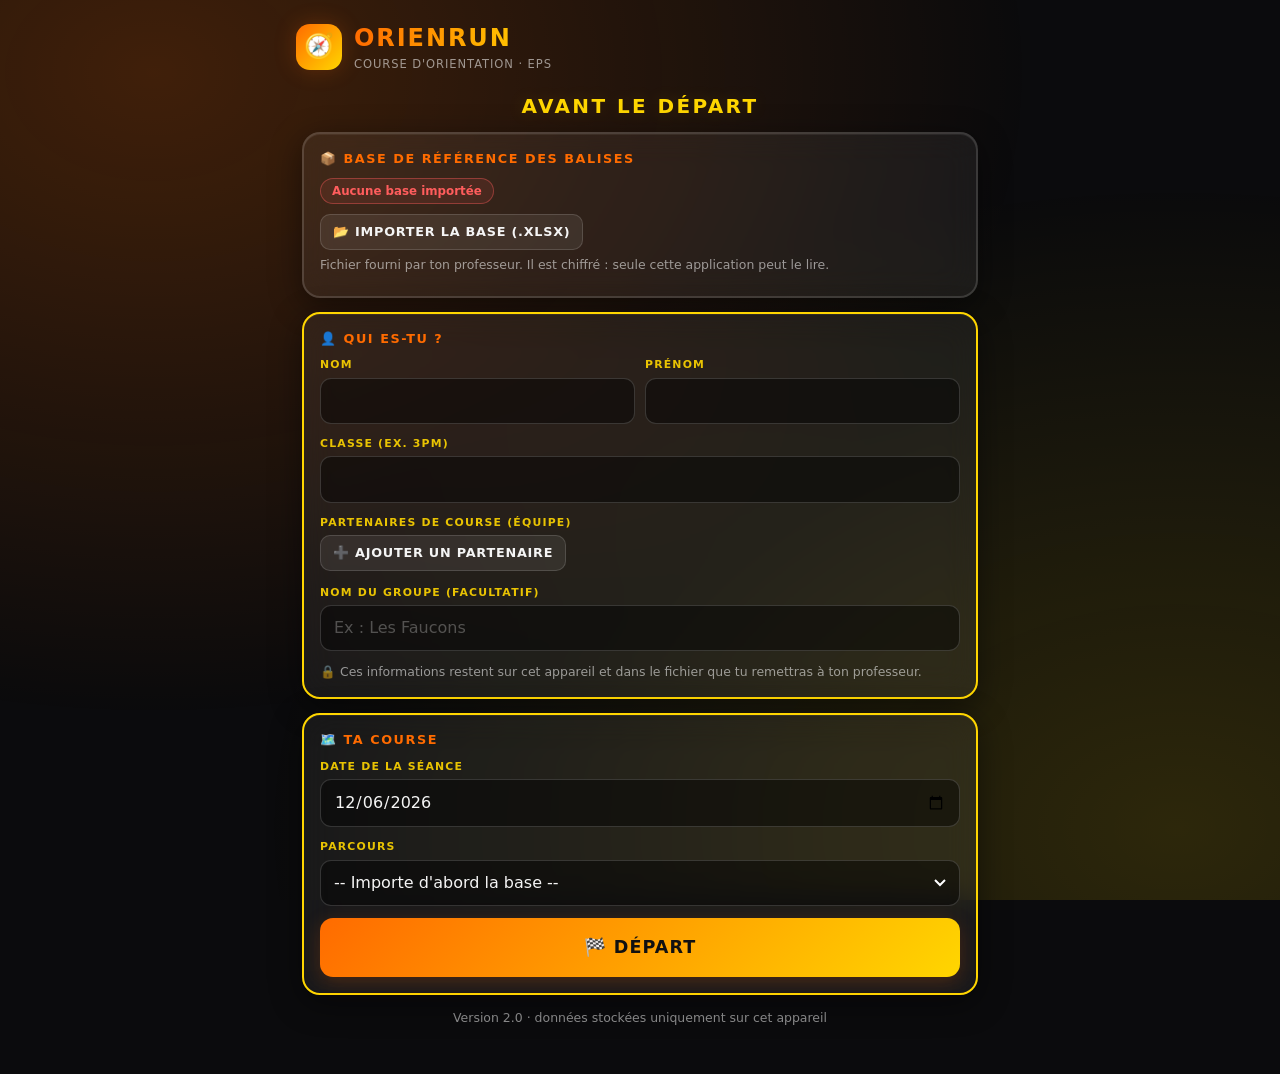
==== index.html @ f3f995fe "Add files via upload" ====
<!DOCTYPE html>
<html lang="fr">
<head>
<meta charset="utf-8">
<meta name="viewport" content="width=device-width,initial-scale=1,viewport-fit=cover">
<title>OrienRun – Course d'orientation</title>
<meta name="theme-color" content="#0b0b0d">
<link rel="manifest" href="manifest.webmanifest">
<link rel="icon" href="icons/icon-192.png">
<link rel="apple-touch-icon" href="icons/icon-192.png">
<link rel="stylesheet" href="lib/leaflet/leaflet.css">
<link rel="stylesheet" href="css/base.css">
<link rel="stylesheet" href="css/app.css">
</head>
<body>
<div class="wrap">
  <div class="top"><div class="logo">🧭</div><div><div class="brand">OrienRun</div><div class="sub">Course d'orientation · EPS</div></div></div>

  <!-- ===================== ACCUEIL ===================== -->
  <section id="s-home">
    <h2 class="title">Avant le départ</h2>

    <div class="card flat" id="baseCard">
      <h3>📦 Base de référence des balises</h3>
      <div id="baseState" class="note"></div>
      <div class="row nogrow" style="margin-top:10px">
        <label class="btn sec sm" for="fileBase">📂 Importer la base (.xlsx)</label>
        <input type="file" id="fileBase" accept=".xlsx" hidden>
      </div>
      <div class="note" style="margin-top:6px">Fichier fourni par ton professeur. Il est chiffré : seule cette application peut le lire.</div>
      <div class="err" id="baseErr"></div>
    </div>

    <div class="card">
      <h3>👤 Qui es-tu ?</h3>
      <div class="col2 stack">
        <div class="field"><label for="fNom">Nom</label><input id="fNom" autocomplete="family-name" autocapitalize="characters"></div>
        <div class="field"><label for="fPrenom">Prénom</label><input id="fPrenom" autocomplete="given-name"></div>
      </div>
      <div class="field"><label for="fClasse">Classe (ex. 3PM)</label><input id="fClasse" autocomplete="off"></div>

      <div class="lbl" style="margin-top:4px">Partenaires de course (équipe)</div>
      <div id="partners"></div>
      <button type="button" class="btn sec sm" id="addPartner">➕ Ajouter un partenaire</button>

      <div class="field" style="margin-top:14px"><label for="fGroupe">Nom du groupe (facultatif)</label><input id="fGroupe" autocomplete="off" placeholder="Ex : Les Faucons"></div>
      <div class="note">🔒 Ces informations restent sur cet appareil et dans le fichier que tu remettras à ton professeur.</div>
    </div>

    <div class="card">
      <h3>🗺️ Ta course</h3>
      <div class="field"><label for="fDate">Date de la séance</label><input type="date" id="fDate"></div>
      <div class="field"><label for="fParcours">Parcours</label><select id="fParcours"><option value="">-- Importe d'abord la base --</option></select></div>
      <div class="err" id="homeErr"></div>
      <button class="btn big block" id="btnDepart">🏁 Départ</button>
    </div>
    <p class="note" style="text-align:center">Version <span id="ver"></span> · données stockées uniquement sur cet appareil</p>
  </section>

  <!-- ===================== COURSE ===================== -->
  <section id="s-course" hidden>
    <h2 class="title">Course en cours</h2>
    <div class="card">
      <div class="row" style="margin-bottom:10px">
        <div><div class="lbl">🗺️ Parcours</div><div id="cParcours" style="font-weight:800"></div></div>
        <div style="text-align:right"><div class="lbl">⏱ Temps</div><div class="clock" id="cClock">00:00:00</div></div>
      </div>
      <div class="pbadge"><span class="chip" id="cGps"><i class="dot"></i> GPS…</span><span class="chip" id="cScore"></span></div>

      <div class="hero" id="cHero">
        <div class="lbl">Balise à trouver</div>
        <div class="big" id="cRang">1/1</div>
        <div class="id" id="cIdent"></div>
      </div>
      <div class="dots" id="cDots"></div>

      <div id="cBanner"></div>

      <div id="cActions">
        <div class="lbl" style="text-align:center;margin-bottom:8px" id="cActTitle">Entrer le code</div>
        <div class="row">
          <button class="btn big" id="btnCode">⌨️ Entrer le code</button>
          <button class="btn big" id="btnScan">📷 Scanner le code</button>
        </div>
        <div class="cons">selon les consignes du professeur pour la séance</div>
        <button class="btn dng block" id="btnSkip" style="margin-top:12px" hidden>⏭ Passer à la balise suivante (non validée)</button>
      </div>
      <div id="cNext" hidden><button class="btn block big" id="btnNext">Balise suivante ➜</button></div>
    </div>
    <button class="btn sec block" id="btnFinish" style="margin:0 10px;width:calc(100% - 20px)">🏁 Terminer la course (retour à l'arrivée)</button>
  </section>

  <!-- ===================== BILAN ===================== -->
  <section id="s-bilan" hidden>
    <h2 class="title">Bilan de course</h2>
    <div class="card">
      <div class="hero"><div class="lbl">Taux de réussite</div><div class="big" id="bTaux">0%</div>
        <div class="note" id="bTauxD"></div></div>
      <table class="sum" id="bSum"></table>
    </div>
    <div class="card flat"><h3>🚩 Résultat balise par balise</h3><div class="tw"><table id="bTable"></table></div></div>
    <div class="card flat"><h3>🗺️ Ton parcours</h3><div class="map" id="bMap"></div>
      <div class="note" style="margin-top:8px">Trait orange : ta trace GPS · ligne pointillée : parcours de référence · pastilles vertes/rouges : balises validées / non validées.</div></div>
    <div style="margin:0 10px"><button class="btn block big" id="btnExport">💾 Sauvegarder et exporter (fichier à transmettre ensuite au professeur)</button>
      <button class="btn sec block" id="btnNew" style="margin-top:10px">🔄 Nouvelle course</button></div>
  </section>
</div>

<div id="toast" class="toast"></div>
<div id="ov"></div>

<script src="config.js"></script>
<script src="lib/xlsx.full.min.js"></script>
<script src="lib/jsQR.js"></script>
<script src="lib/leaflet/leaflet.js"></script>
<script src="js/orun-core.js"></script>
<script src="js/scanner.js"></script>
<script src="js/app.js"></script>
</body>
</html>
---- lib/leaflet/leaflet.css ----
/* required styles */

.leaflet-pane,
.leaflet-tile,
.leaflet-marker-icon,
.leaflet-marker-shadow,
.leaflet-tile-container,
.leaflet-pane > svg,
.leaflet-pane > canvas,
.leaflet-zoom-box,
.leaflet-image-layer,
.leaflet-layer {
	position: absolute;
	left: 0;
	top: 0;
	}
.leaflet-container {
	overflow: hidden;
	}
.leaflet-tile,
.leaflet-marker-icon,
.leaflet-marker-shadow {
	-webkit-user-select: none;
	   -moz-user-select: none;
	        user-select: none;
	  -webkit-user-drag: none;
	}
/* Prevents IE11 from highlighting tiles in blue */
.leaflet-tile::selection {
	background: transparent;
}
/* Safari renders non-retina tile on retina better with this, but Chrome is worse */
.leaflet-safari .leaflet-tile {
	image-rendering: -webkit-optimize-contrast;
	}
/* hack that prevents hw layers "stretching" when loading new tiles */
.leaflet-safari .leaflet-tile-container {
	width: 1600px;
	height: 1600px;
	-webkit-transform-origin: 0 0;
	}
.leaflet-marker-icon,
.leaflet-marker-shadow {
	display: block;
	}
/* .leaflet-container svg: reset svg max-width decleration shipped in Joomla! (joomla.org) 3.x */
/* .leaflet-container img: map is broken in FF if you have max-width: 100% on tiles */
.leaflet-container .leaflet-overlay-pane svg {
	max-width: none !important;
	max-height: none !important;
	}
.leaflet-container .leaflet-marker-pane img,
.leaflet-container .leaflet-shadow-pane img,
.leaflet-container .leaflet-tile-pane img,
.leaflet-container img.leaflet-image-layer,
.leaflet-container .leaflet-tile {
	max-width: none !important;
	max-height: none !important;
	width: auto;
	padding: 0;
	}

.leaflet-container img.leaflet-tile {
	/* See: https://bugs.chromium.org/p/chromium/issues/detail?id=600120 */
	mix-blend-mode: plus-lighter;
}

.leaflet-container.leaflet-touch-zoom {
	-ms-touch-action: pan-x pan-y;
	touch-action: pan-x pan-y;
	}
.leaflet-container.leaflet-touch-drag {
	-ms-touch-action: pinch-zoom;
	/* Fallback for FF which doesn't support pinch-zoom */
	touch-action: none;
	touch-action: pinch-zoom;
}
.leaflet-container.leaflet-touch-drag.leaflet-touch-zoom {
	-ms-touch-action: none;
	touch-action: none;
}
.leaflet-container {
	-webkit-tap-highlight-color: transparent;
}
.leaflet-container a {
	-webkit-tap-highlight-color: rgba(51, 181, 229, 0.4);
}
.leaflet-tile {
	filter: inherit;
	visibility: hidden;
	}
.leaflet-tile-loaded {
	visibility: inherit;
	}
.leaflet-zoom-box {
	width: 0;
	height: 0;
	-moz-box-sizing: border-box;
	     box-sizing: border-box;
	z-index: 800;
	}
/* workaround for https://bugzilla.mozilla.org/show_bug.cgi?id=888319 */
.leaflet-overlay-pane svg {
	-moz-user-select: none;
	}

.leaflet-pane         { z-index: 400; }

.leaflet-tile-pane    { z-index: 200; }
.leaflet-overlay-pane { z-index: 400; }
.leaflet-shadow-pane  { z-index: 500; }
.leaflet-marker-pane  { z-index: 600; }
.leaflet-tooltip-pane   { z-index: 650; }
.leaflet-popup-pane   { z-index: 700; }

.leaflet-map-pane canvas { z-index: 100; }
.leaflet-map-pane svg    { z-index: 200; }

.leaflet-vml-shape {
	width: 1px;
	height: 1px;
	}
.lvml {
	behavior: url(#default#VML);
	display: inline-block;
	position: absolute;
	}


/* control positioning */

.leaflet-control {
	position: relative;
	z-index: 800;
	pointer-events: visiblePainted; /* IE 9-10 doesn't have auto */
	pointer-events: auto;
	}
.leaflet-top,
.leaflet-bottom {
	position: absolute;
	z-index: 1000;
	pointer-events: none;
	}
.leaflet-top {
	top: 0;
	}
.leaflet-right {
	right: 0;
	}
.leaflet-bottom {
	bottom: 0;
	}
.leaflet-left {
	left: 0;
	}
.leaflet-control {
	float: left;
	clear: both;
	}
.leaflet-right .leaflet-control {
	float: right;
	}
.leaflet-top .leaflet-control {
	margin-top: 10px;
	}
.leaflet-bottom .leaflet-control {
	margin-bottom: 10px;
	}
.leaflet-left .leaflet-control {
	margin-left: 10px;
	}
.leaflet-right .leaflet-control {
	margin-right: 10px;
	}


/* zoom and fade animations */

.leaflet-fade-anim .leaflet-popup {
	opacity: 0;
	-webkit-transition: opacity 0.2s linear;
	   -moz-transition: opacity 0.2s linear;
	        transition: opacity 0.2s linear;
	}
.leaflet-fade-anim .leaflet-map-pane .leaflet-popup {
	opacity: 1;
	}
.leaflet-zoom-animated {
	-webkit-transform-origin: 0 0;
	    -ms-transform-origin: 0 0;
	        transform-origin: 0 0;
	}
svg.leaflet-zoom-animated {
	will-change: transform;
}

.leaflet-zoom-anim .leaflet-zoom-animated {
	-webkit-transition: -webkit-transform 0.25s cubic-bezier(0,0,0.25,1);
	   -moz-transition:    -moz-transform 0.25s cubic-bezier(0,0,0.25,1);
	        transition:         transform 0.25s cubic-bezier(0,0,0.25,1);
	}
.leaflet-zoom-anim .leaflet-tile,
.leaflet-pan-anim .leaflet-tile {
	-webkit-transition: none;
	   -moz-transition: none;
	        transition: none;
	}

.leaflet-zoom-anim .leaflet-zoom-hide {
	visibility: hidden;
	}


/* cursors */

.leaflet-interactive {
	cursor: pointer;
	}
.leaflet-grab {
	cursor: -webkit-grab;
	cursor:    -moz-grab;
	cursor:         grab;
	}
.leaflet-crosshair,
.leaflet-crosshair .leaflet-interactive {
	cursor: crosshair;
	}
.leaflet-popup-pane,
.leaflet-control {
	cursor: auto;
	}
.leaflet-dragging .leaflet-grab,
.leaflet-dragging .leaflet-grab .leaflet-interactive,
.leaflet-dragging .leaflet-marker-draggable {
	cursor: move;
	cursor: -webkit-grabbing;
	cursor:    -moz-grabbing;
	cursor:         grabbing;
	}

/* marker & overlays interactivity */
.leaflet-marker-icon,
.leaflet-marker-shadow,
.leaflet-image-layer,
.leaflet-pane > svg path,
.leaflet-tile-container {
	pointer-events: none;
	}

.leaflet-marker-icon.leaflet-interactive,
.leaflet-image-layer.leaflet-interactive,
.leaflet-pane > svg path.leaflet-interactive,
svg.leaflet-image-layer.leaflet-interactive path {
	pointer-events: visiblePainted; /* IE 9-10 doesn't have auto */
	pointer-events: auto;
	}

/* visual tweaks */

.leaflet-container {
	background: #ddd;
	outline-offset: 1px;
	}
.leaflet-container a {
	color: #0078A8;
	}
.leaflet-zoom-box {
	border: 2px dotted #38f;
	background: rgba(255,255,255,0.5);
	}


/* general typography */
.leaflet-container {
	font-family: "Helvetica Neue", Arial, Helvetica, sans-serif;
	font-size: 12px;
	font-size: 0.75rem;
	line-height: 1.5;
	}


/* general toolbar styles */

.leaflet-bar {
	box-shadow: 0 1px 5px rgba(0,0,0,0.65);
	border-radius: 4px;
	}
.leaflet-bar a {
	background-color: #fff;
	border-bottom: 1px solid #ccc;
	width: 26px;
	height: 26px;
	line-height: 26px;
	display: block;
	text-align: center;
	text-decoration: none;
	color: black;
	}
.leaflet-bar a,
.leaflet-control-layers-toggle {
	background-position: 50% 50%;
	background-repeat: no-repeat;
	display: block;
	}
.leaflet-bar a:hover,
.leaflet-bar a:focus {
	background-color: #f4f4f4;
	}
.leaflet-bar a:first-child {
	border-top-left-radius: 4px;
	border-top-right-radius: 4px;
	}
.leaflet-bar a:last-child {
	border-bottom-left-radius: 4px;
	border-bottom-right-radius: 4px;
	border-bottom: none;
	}
.leaflet-bar a.leaflet-disabled {
	cursor: default;
	background-color: #f4f4f4;
	color: #bbb;
	}

.leaflet-touch .leaflet-bar a {
	width: 30px;
	height: 30px;
	line-height: 30px;
	}
.leaflet-touch .leaflet-bar a:first-child {
	border-top-left-radius: 2px;
	border-top-right-radius: 2px;
	}
.leaflet-touch .leaflet-bar a:last-child {
	border-bottom-left-radius: 2px;
	border-bottom-right-radius: 2px;
	}

/* zoom control */

.leaflet-control-zoom-in,
.leaflet-control-zoom-out {
	font: bold 18px 'Lucida Console', Monaco, monospace;
	text-indent: 1px;
	}

.leaflet-touch .leaflet-control-zoom-in, .leaflet-touch .leaflet-control-zoom-out  {
	font-size: 22px;
	}


/* layers control */

.leaflet-control-layers {
	box-shadow: 0 1px 5px rgba(0,0,0,0.4);
	background: #fff;
	border-radius: 5px;
	}
.leaflet-control-layers-toggle {
	background-image: url(images/layers.png);
	width: 36px;
	height: 36px;
	}
.leaflet-retina .leaflet-control-layers-toggle {
	background-image: url(images/layers-2x.png);
	background-size: 26px 26px;
	}
.leaflet-touch .leaflet-control-layers-toggle {
	width: 44px;
	height: 44px;
	}
.leaflet-control-layers .leaflet-control-layers-list,
.leaflet-control-layers-expanded .leaflet-control-layers-toggle {
	display: none;
	}
.leaflet-control-layers-expanded .leaflet-control-layers-list {
	display: block;
	position: relative;
	}
.leaflet-control-layers-expanded {
	padding: 6px 10px 6px 6px;
	color: #333;
	background: #fff;
	}
.leaflet-control-layers-scrollbar {
	overflow-y: scroll;
	overflow-x: hidden;
	padding-right: 5px;
	}
.leaflet-control-layers-selector {
	margin-top: 2px;
	position: relative;
	top: 1px;
	}
.leaflet-control-layers label {
	display: block;
	font-size: 13px;
	font-size: 1.08333em;
	}
.leaflet-control-layers-separator {
	height: 0;
	border-top: 1px solid #ddd;
	margin: 5px -10px 5px -6px;
	}

/* Default icon URLs */
.leaflet-default-icon-path { /* used only in path-guessing heuristic, see L.Icon.Default */
	background-image: url(images/marker-icon.png);
	}


/* attribution and scale controls */

.leaflet-container .leaflet-control-attribution {
	background: #fff;
	background: rgba(255, 255, 255, 0.8);
	margin: 0;
	}
.leaflet-control-attribution,
.leaflet-control-scale-line {
	padding: 0 5px;
	color: #333;
	line-height: 1.4;
	}
.leaflet-control-attribution a {
	text-decoration: none;
	}
.leaflet-control-attribution a:hover,
.leaflet-control-attribution a:focus {
	text-decoration: underline;
	}
.leaflet-attribution-flag {
	display: inline !important;
	vertical-align: baseline !important;
	width: 1em;
	height: 0.6669em;
	}
.leaflet-left .leaflet-control-scale {
	margin-left: 5px;
	}
.leaflet-bottom .leaflet-control-scale {
	margin-bottom: 5px;
	}
.leaflet-control-scale-line {
	border: 2px solid #777;
	border-top: none;
	line-height: 1.1;
	padding: 2px 5px 1px;
	white-space: nowrap;
	-moz-box-sizing: border-box;
	     box-sizing: border-box;
	background: rgba(255, 255, 255, 0.8);
	text-shadow: 1px 1px #fff;
	}
.leaflet-control-scale-line:not(:first-child) {
	border-top: 2px solid #777;
	border-bottom: none;
	margin-top: -2px;
	}
.leaflet-control-scale-line:not(:first-child):not(:last-child) {
	border-bottom: 2px solid #777;
	}

.leaflet-touch .leaflet-control-attribution,
.leaflet-touch .leaflet-control-layers,
.leaflet-touch .leaflet-bar {
	box-shadow: none;
	}
.leaflet-touch .leaflet-control-layers,
.leaflet-touch .leaflet-bar {
	border: 2px solid rgba(0,0,0,0.2);
	background-clip: padding-box;
	}


/* popup */

.leaflet-popup {
	position: absolute;
	text-align: center;
	margin-bottom: 20px;
	}
.leaflet-popup-content-wrapper {
	padding: 1px;
	text-align: left;
	border-radius: 12px;
	}
.leaflet-popup-content {
	margin: 13px 24px 13px 20px;
	line-height: 1.3;
	font-size: 13px;
	font-size: 1.08333em;
	min-height: 1px;
	}
.leaflet-popup-content p {
	margin: 17px 0;
	margin: 1.3em 0;
	}
.leaflet-popup-tip-container {
	width: 40px;
	height: 20px;
	position: absolute;
	left: 50%;
	margin-top: -1px;
	margin-left: -20px;
	overflow: hidden;
	pointer-events: none;
	}
.leaflet-popup-tip {
	width: 17px;
	height: 17px;
	padding: 1px;

	margin: -10px auto 0;
	pointer-events: auto;

	-webkit-transform: rotate(45deg);
	   -moz-transform: rotate(45deg);
	    -ms-transform: rotate(45deg);
	        transform: rotate(45deg);
	}
.leaflet-popup-content-wrapper,
.leaflet-popup-tip {
	background: white;
	color: #333;
	box-shadow: 0 3px 14px rgba(0,0,0,0.4);
	}
.leaflet-container a.leaflet-popup-close-button {
	position: absolute;
	top: 0;
	right: 0;
	border: none;
	text-align: center;
	width: 24px;
	height: 24px;
	font: 16px/24px Tahoma, Verdana, sans-serif;
	color: #757575;
	text-decoration: none;
	background: transparent;
	}
.leaflet-container a.leaflet-popup-close-button:hover,
.leaflet-container a.leaflet-popup-close-button:focus {
	color: #585858;
	}
.leaflet-popup-scrolled {
	overflow: auto;
	}

.leaflet-oldie .leaflet-popup-content-wrapper {
	-ms-zoom: 1;
	}
.leaflet-oldie .leaflet-popup-tip {
	width: 24px;
	margin: 0 auto;

	-ms-filter: "progid:DXImageTransform.Microsoft.Matrix(M11=0.70710678, M12=0.70710678, M21=-0.70710678, M22=0.70710678)";
	filter: progid:DXImageTransform.Microsoft.Matrix(M11=0.70710678, M12=0.70710678, M21=-0.70710678, M22=0.70710678);
	}

.leaflet-oldie .leaflet-control-zoom,
.leaflet-oldie .leaflet-control-layers,
.leaflet-oldie .leaflet-popup-content-wrapper,
.leaflet-oldie .leaflet-popup-tip {
	border: 1px solid #999;
	}


/* div icon */

.leaflet-div-icon {
	background: #fff;
	border: 1px solid #666;
	}


/* Tooltip */
/* Base styles for the element that has a tooltip */
.leaflet-tooltip {
	position: absolute;
	padding: 6px;
	background-color: #fff;
	border: 1px solid #fff;
	border-radius: 3px;
	color: #222;
	white-space: nowrap;
	-webkit-user-select: none;
	-moz-user-select: none;
	-ms-user-select: none;
	user-select: none;
	pointer-events: none;
	box-shadow: 0 1px 3px rgba(0,0,0,0.4);
	}
.leaflet-tooltip.leaflet-interactive {
	cursor: pointer;
	pointer-events: auto;
	}
.leaflet-tooltip-top:before,
.leaflet-tooltip-bottom:before,
.leaflet-tooltip-left:before,
.leaflet-tooltip-right:before {
	position: absolute;
	pointer-events: none;
	border: 6px solid transparent;
	background: transparent;
	content: "";
	}

/* Directions */

.leaflet-tooltip-bottom {
	margin-top: 6px;
}
.leaflet-tooltip-top {
	margin-top: -6px;
}
.leaflet-tooltip-bottom:before,
.leaflet-tooltip-top:before {
	left: 50%;
	margin-left: -6px;
	}
.leaflet-tooltip-top:before {
	bottom: 0;
	margin-bottom: -12px;
	border-top-color: #fff;
	}
.leaflet-tooltip-bottom:before {
	top: 0;
	margin-top: -12px;
	margin-left: -6px;
	border-bottom-color: #fff;
	}
.leaflet-tooltip-left {
	margin-left: -6px;
}
.leaflet-tooltip-right {
	margin-left: 6px;
}
.leaflet-tooltip-left:before,
.leaflet-tooltip-right:before {
	top: 50%;
	margin-top: -6px;
	}
.leaflet-tooltip-left:before {
	right: 0;
	margin-right: -12px;
	border-left-color: #fff;
	}
.leaflet-tooltip-right:before {
	left: 0;
	margin-left: -12px;
	border-right-color: #fff;
	}

/* Printing */

@media print {
	/* Prevent printers from removing background-images of controls. */
	.leaflet-control {
		-webkit-print-color-adjust: exact;
		print-color-adjust: exact;
		}
	}
---- css/base.css ----
/* base.css – composants communs OrienRun (glassmorphism). Les couleurs viennent du thème de chaque appli. */
:root{--bg:#0b0b0d;--tx:#f5f5f5;--mut:rgba(255,255,255,.55);--ok:#22e58b;--ko:#ff5d5d;--wa:#ffb020;
  --glass:rgba(255,255,255,.06);--bd:rgba(255,255,255,.14);--c1:#FF6B00;--c2:#FFD600;--g1:rgba(255,107,0,.22);--g2:rgba(255,214,0,.14)}
*{box-sizing:border-box;margin:0;padding:0;-webkit-tap-highlight-color:transparent}
html{-webkit-text-size-adjust:100%}
body{font-family:system-ui,-apple-system,'Segoe UI',Roboto,sans-serif;background:var(--bg);color:var(--tx);min-height:100vh;min-height:100dvh;line-height:1.4}
body::before{content:'';position:fixed;inset:0;z-index:-1;pointer-events:none;
  background:radial-gradient(ellipse at 12% 8%,var(--g1),transparent 55%),radial-gradient(ellipse at 92% 92%,var(--g2),transparent 55%)}
[hidden]{display:none!important}
.wrap{max-width:720px;margin:0 auto;padding:14px 12px 48px}
.top{display:flex;align-items:center;gap:12px;padding:8px 4px 14px}
.logo{width:46px;height:46px;border-radius:14px;flex-shrink:0;display:flex;align-items:center;justify-content:center;font-size:24px;
  background:linear-gradient(135deg,var(--c1),var(--c2));box-shadow:0 0 22px var(--g1)}
.brand{font-weight:900;font-size:1.5rem;letter-spacing:.08em;text-transform:uppercase;
  background:linear-gradient(90deg,var(--c1),var(--c2));-webkit-background-clip:text;background-clip:text;-webkit-text-fill-color:transparent}
.sub{font-size:.72rem;color:var(--mut);letter-spacing:.08em;text-transform:uppercase}
h2.title{font-weight:900;font-size:1.25rem;letter-spacing:.12em;text-transform:uppercase;color:var(--c2);text-align:center;margin:6px 0 12px;text-shadow:0 0 18px var(--g2)}
.card{margin:0 10px 14px;background:var(--glass);backdrop-filter:blur(16px);-webkit-backdrop-filter:blur(16px);
  border:2px solid var(--c2);border-radius:18px;padding:16px;box-shadow:0 8px 32px rgba(0,0,0,.45),inset 0 1px 0 rgba(255,255,255,.06)}
.card.flat{border-color:var(--bd)}
.card h3{font-size:.8rem;letter-spacing:.12em;text-transform:uppercase;color:var(--c1);margin-bottom:10px}
.field{margin-bottom:12px}
.field>label,.lbl{display:block;font-size:.68rem;font-weight:700;letter-spacing:.11em;text-transform:uppercase;color:var(--c2);margin-bottom:5px;opacity:.9}
input,select,textarea{width:100%;background:rgba(0,0,0,.45);border:1.5px solid rgba(255,255,255,.16);border-radius:11px;padding:11px 13px;
  font:inherit;font-size:1rem;color:var(--tx);outline:none;transition:border-color .15s}
input:focus,select:focus,textarea:focus{border-color:var(--c2)}
select{-webkit-appearance:none;appearance:none;background-image:url("data:image/svg+xml,%3Csvg xmlns='http://www.w3.org/2000/svg' width='12' height='8'%3E%3Cpath d='M1 1l5 5 5-5' stroke='%23ffffff' stroke-width='2' fill='none'/%3E%3C/svg%3E");background-repeat:no-repeat;background-position:right 13px center;padding-right:34px}
select option{background:#1a1a1d;color:#fff}
input::placeholder{color:rgba(255,255,255,.28)}
.row{display:flex;gap:10px;align-items:center;flex-wrap:wrap}
.row>*{flex:1 1 0}
.row.nogrow>*{flex:0 0 auto}
.col2{display:grid;grid-template-columns:1fr 1fr;gap:10px}
@media(max-width:460px){.col2.stack{grid-template-columns:1fr}}
.btn{display:inline-flex;align-items:center;justify-content:center;gap:8px;border:0;border-radius:13px;padding:13px 18px;cursor:pointer;
  font:inherit;font-weight:900;font-size:1rem;letter-spacing:.06em;text-transform:uppercase;color:#111;
  background:linear-gradient(135deg,var(--c1),var(--c2));box-shadow:0 5px 20px var(--g1);transition:transform .12s,opacity .2s}
.btn:active{transform:scale(.97)}
.btn:disabled{opacity:.4;pointer-events:none}
.btn.block{width:100%}
.btn.sec{background:rgba(255,255,255,.08);color:var(--tx);border:1.5px solid var(--bd);box-shadow:none}
.btn.dng{background:rgba(255,93,93,.13);color:#ff9d9d;border:1.5px solid rgba(255,93,93,.4);box-shadow:none}
.btn.sm{padding:8px 12px;font-size:.8rem;border-radius:10px}
.btn.big{padding:17px 18px;font-size:1.1rem}
.ou{text-align:center;font-weight:800;letter-spacing:.2em;text-transform:uppercase;color:var(--mut);font-size:.78rem;margin:10px 0}
.note{font-size:.78rem;color:var(--mut)}
.chip{display:inline-flex;align-items:center;gap:6px;padding:4px 11px;border-radius:99px;font-size:.74rem;font-weight:700;background:rgba(255,255,255,.07);border:1px solid var(--bd)}
.chip.ok{color:var(--ok);border-color:rgba(34,229,139,.4);background:rgba(34,229,139,.1)}
.chip.ko{color:var(--ko);border-color:rgba(255,93,93,.4);background:rgba(255,93,93,.1)}
.chip.wa{color:var(--wa);border-color:rgba(255,176,32,.4);background:rgba(255,176,32,.1)}
.err{color:var(--ko);font-weight:700;font-size:.85rem;margin-top:6px}
.dot{width:9px;height:9px;border-radius:50%;background:#666;display:inline-block;flex-shrink:0}
.dot.ok{background:var(--ok);box-shadow:0 0 6px var(--ok)}.dot.wa{background:var(--wa);box-shadow:0 0 6px var(--wa)}.dot.ko{background:var(--ko)}
table{width:100%;border-collapse:collapse;font-size:.82rem}
th{padding:8px 7px;font-size:.62rem;letter-spacing:.1em;text-transform:uppercase;color:var(--c1);text-align:left;border-bottom:1.5px solid var(--bd);white-space:nowrap}
td{padding:8px 7px;border-bottom:1px solid rgba(255,255,255,.06);vertical-align:top}
.tw{overflow-x:auto;-webkit-overflow-scrolling:touch}
.overlay{position:fixed;inset:0;z-index:1000;background:rgba(0,0,0,.82);display:flex;align-items:center;justify-content:center;padding:14px;overflow:auto}
.modal{width:100%;max-width:440px;max-height:calc(100dvh - 28px);overflow:auto;background:#141416;border:2px solid var(--c2);border-radius:20px;padding:18px;box-shadow:0 0 50px var(--g1)}
.modal.wide{max-width:900px}
.modal h3{font-weight:900;letter-spacing:.1em;text-transform:uppercase;color:var(--c2);font-size:1.05rem;margin-bottom:12px}
.toast{position:fixed;left:50%;top:14px;transform:translate(-50%,-90px);z-index:2000;background:#1d1d20;border:1.5px solid var(--bd);border-radius:99px;padding:10px 18px;font-weight:700;font-size:.88rem;transition:transform .3s cubic-bezier(.34,1.56,.64,1);max-width:92vw;text-align:center}
.toast.show{transform:translate(-50%,0)}
.leaflet-container{background:#222;font:inherit}
.map{width:100%;height:300px;border-radius:12px;overflow:hidden;border:1px solid var(--bd)}
---- css/app.css ----
/* Thème élève : orange / jaune sur fond noir (course d'orientation) – les composants communs sont dans base.css */
.pbadge{display:flex;gap:8px;flex-wrap:wrap;margin-bottom:12px}
.hero{text-align:center;padding:14px 8px;margin-bottom:12px;border-radius:14px;border:1px solid rgba(255,107,0,.3);background:linear-gradient(135deg,rgba(255,107,0,.15),rgba(255,214,0,.08))}
.hero .lbl{opacity:.6}
.hero .big{font-weight:900;font-size:3rem;line-height:1;letter-spacing:.04em;background:linear-gradient(135deg,var(--c1),var(--c2));-webkit-background-clip:text;background-clip:text;-webkit-text-fill-color:transparent}
.hero .id{font-weight:800;font-size:1.15rem;margin-top:4px;word-break:break-word}
.clock{font-weight:900;font-size:1.6rem;color:var(--c2);letter-spacing:.05em;font-variant-numeric:tabular-nums;text-shadow:0 0 14px var(--g2)}
.dots{display:flex;gap:5px;flex-wrap:wrap;justify-content:center;margin:2px 0 12px}
.dots i{width:15px;height:15px;border-radius:50%;background:rgba(255,255,255,.1);border:1px solid rgba(255,255,255,.18)}
.dots i.valide{background:var(--ok);border-color:transparent}
.dots i.erreur_code,.dots i.erreur_position,.dots i.erreur_gps{background:var(--ko);border-color:transparent}
.dots i.non_pointee{background:#777;border-color:transparent}
.dots i.cur{border:2px solid var(--c2);box-shadow:0 0 9px var(--c2);animation:pulse 1s infinite alternate}
@keyframes pulse{to{transform:scale(1.3)}}
.cons{font-size:.78rem;text-align:center;color:var(--mut);margin:8px 0 2px}
.banner{border-radius:14px;padding:13px 14px;margin:0 0 12px;font-weight:700;border:2px solid;animation:pop .25s}
@keyframes pop{from{transform:scale(.96);opacity:0}}
.banner.ok{background:rgba(34,229,139,.12);border-color:var(--ok);color:#9dffd0}
.banner.ko{background:rgba(255,93,93,.12);border-color:var(--ko);color:#ffb0b0}
.banner .t{font-size:1.05rem;font-weight:900;margin-bottom:2px}
.banner .d{font-weight:500;font-size:.88rem;opacity:.92}
/* clavier du code */
#codeDisp{display:flex;gap:9px;justify-content:center;margin:6px 0 14px}
#codeDisp div{width:54px;height:66px;border-radius:12px;display:flex;align-items:center;justify-content:center;font-weight:900;font-size:2.2rem;color:var(--c2);
  background:rgba(0,0,0,.5);border:2px solid rgba(255,255,255,.16)}
#codeDisp div.on{border-color:var(--c2);box-shadow:0 0 12px var(--g2)}
#codeDisp div.f{border-color:rgba(255,107,0,.55);background:rgba(255,107,0,.08)}
.keys{display:grid;grid-template-columns:repeat(3,1fr);gap:9px;margin-bottom:12px}
.keys button{padding:15px 0;border-radius:12px;font:inherit;font-weight:900;font-size:1.5rem;color:#fff;background:rgba(255,255,255,.08);border:1.5px solid var(--bd);cursor:pointer;user-select:none}
.keys button:active{background:rgba(255,214,0,.2);transform:scale(.95)}
.keys .del{font-size:1.1rem;color:#ff9d9d}
/* scanner */
#scanOv{position:fixed;inset:0;z-index:3000;background:#000;display:flex;flex-direction:column}
#scanOv video{flex:1;min-height:0;width:100%;object-fit:cover}
.scanHud{position:absolute;inset:0;display:flex;flex-direction:column;align-items:center;justify-content:space-between;padding:max(16px,env(safe-area-inset-top)) 16px max(16px,env(safe-area-inset-bottom));pointer-events:none}
.scanHud>*{pointer-events:auto}
.scanTitle{font-weight:900;letter-spacing:.12em;text-transform:uppercase;color:var(--c2);background:rgba(0,0,0,.6);padding:8px 18px;border-radius:99px}
.scanFrame{width:68vw;height:68vw;max-width:300px;max-height:300px;border-radius:18px;pointer-events:none;
  border:3px solid var(--c2);box-shadow:0 0 0 100vmax rgba(0,0,0,.5),0 0 20px var(--g2)}
.scanDiag{font-size:.72rem;color:#fff;background:rgba(0,0,0,.65);padding:6px 12px;border-radius:12px;text-align:center;max-width:92vw}
.scanBtns{display:flex;gap:10px;width:100%;max-width:420px}
.scanBtns>*{flex:1}
.sum td:first-child{color:var(--mut);width:48%}
.sum td{border-bottom:1px solid rgba(255,255,255,.07)}
.st{font-weight:800}
.st.valide{color:var(--ok)}.st.erreur_code,.st.erreur_position,.st.erreur_gps{color:var(--ko)}.st.non_pointee{color:var(--mut)}
.partner{display:grid;grid-template-columns:1fr 1fr 70px 38px;gap:6px;margin-bottom:6px}
@media(max-width:460px){.partner{grid-template-columns:1fr 1fr 38px}.partner .cl{display:none}}
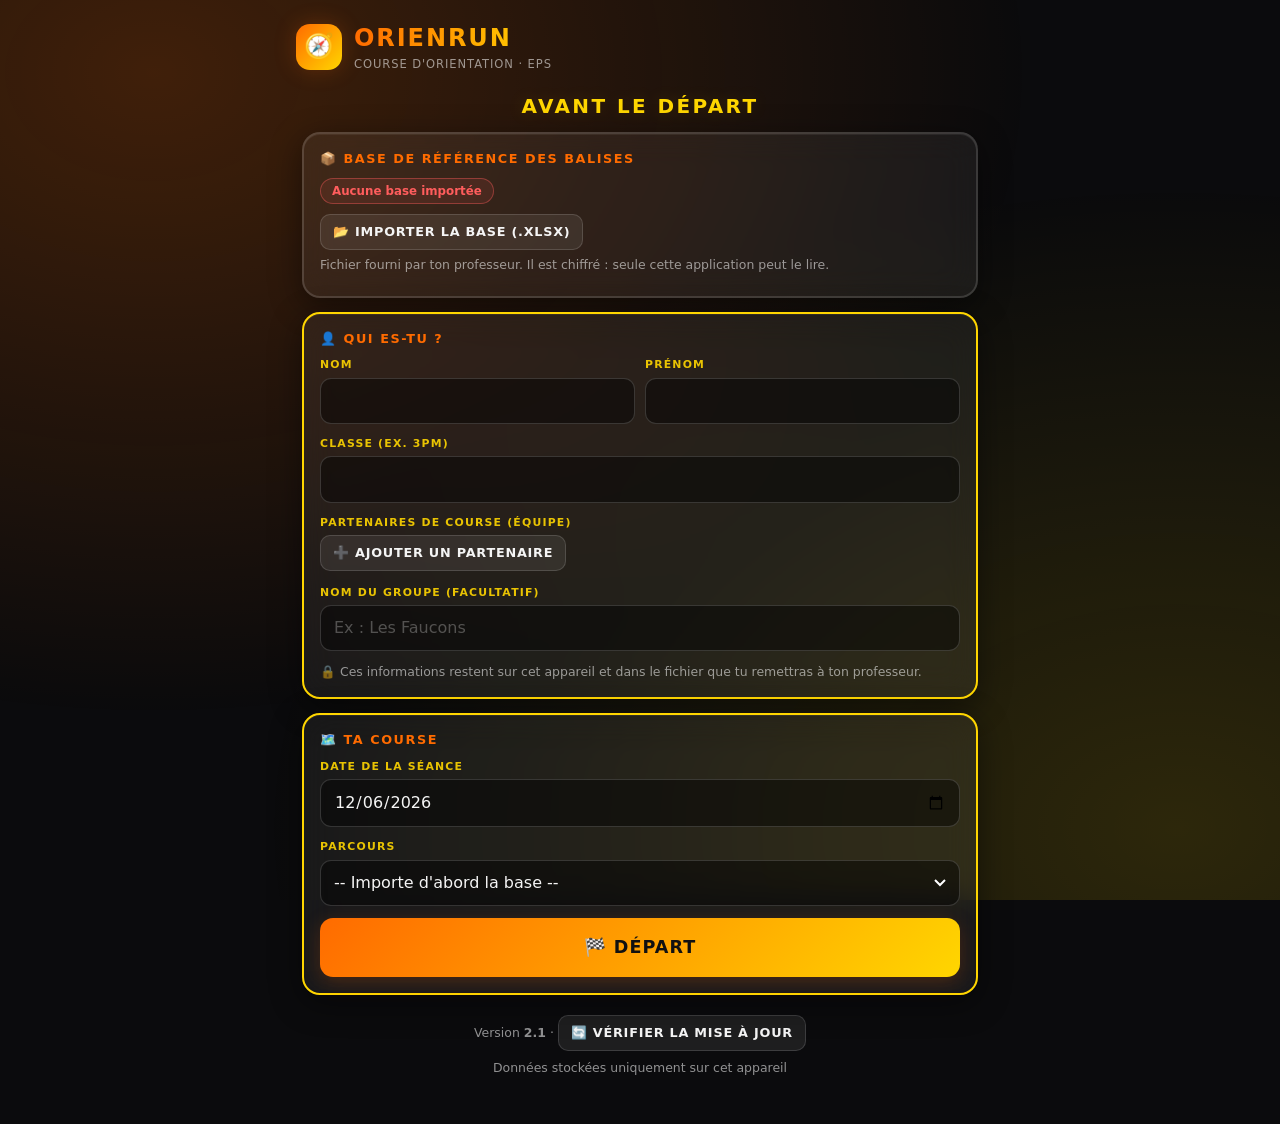
==== commit 5828388e: "Add files via upload" ====
--- a/index.html
+++ b/index.html
@@ -54,7 +54,7 @@
       <div class="err" id="homeErr"></div>
       <button class="btn big block" id="btnDepart">🏁 Départ</button>
     </div>
-    <p class="note" style="text-align:center">Version <span id="ver"></span> · données stockées uniquement sur cet appareil</p>
+    <div class="note" style="text-align:center;padding:6px 10px 0"><div id="verBox"></div><div style="margin-top:8px">Données stockées uniquement sur cet appareil</div></div>
   </section>
 
   <!-- ===================== COURSE ===================== -->
@@ -114,6 +114,7 @@
 <script src="lib/jsQR.js"></script>
 <script src="lib/leaflet/leaflet.js"></script>
 <script src="js/orun-core.js"></script>
+<script src="js/update.js"></script>
 <script src="js/scanner.js"></script>
 <script src="js/app.js"></script>
 </body>
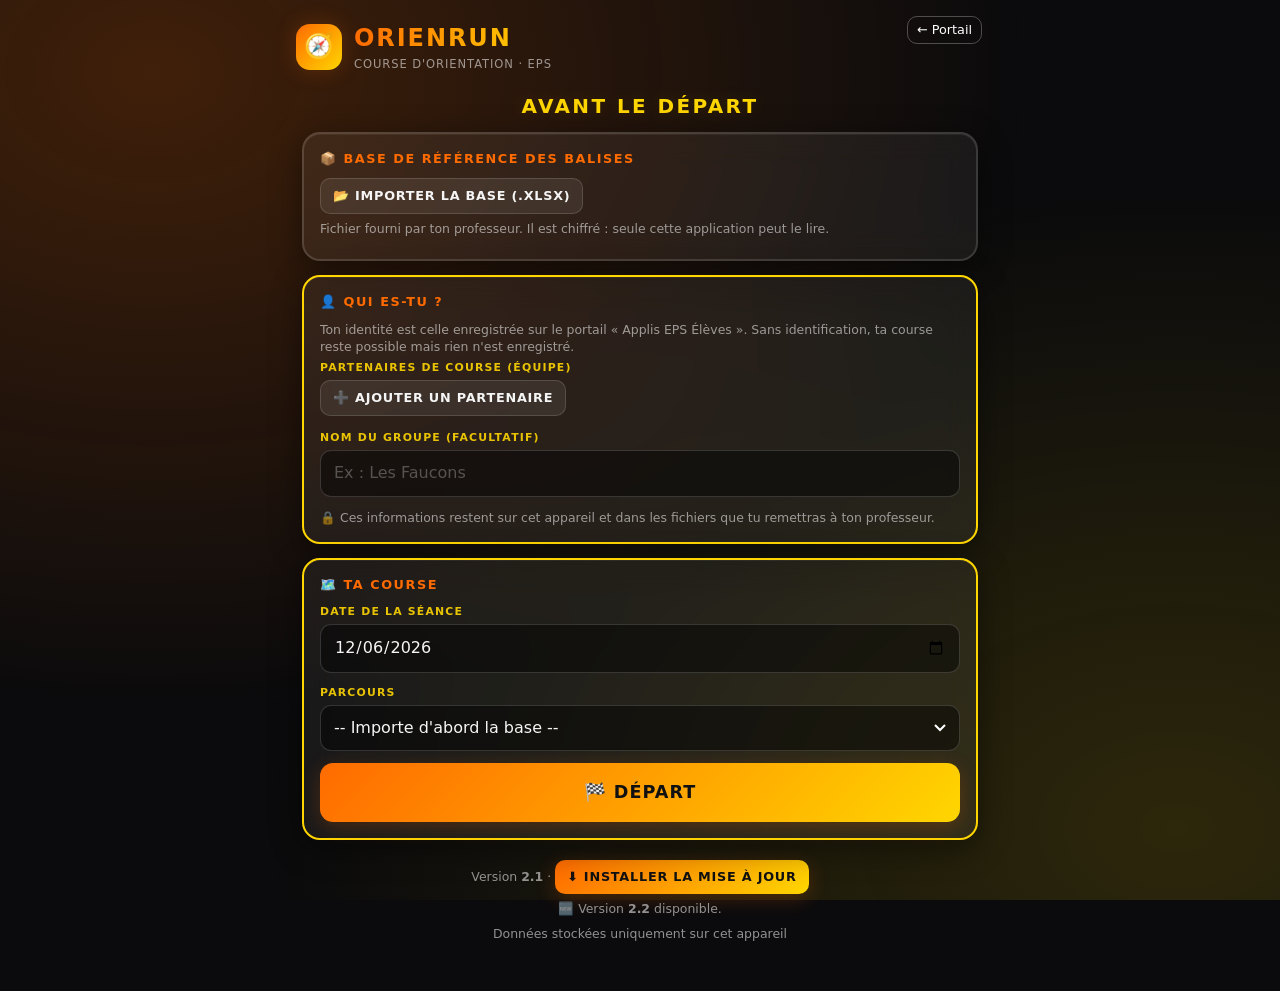
==== commit eaf54549: "Add files via upload" ====
--- a/index.html
+++ b/index.html
@@ -14,7 +14,7 @@
 </head>
 <body>
 <div class="wrap">
-  <div class="top"><div class="logo">🧭</div><div><div class="brand">OrienRun</div><div class="sub">Course d'orientation · EPS</div></div></div>
+  <div class="top" style="position:relative"><a href="https://vinztoc.github.io/Applis_EPS_Eleves/" style="position:absolute;right:6px;top:2px;color:#fff;font-size:.8rem;text-decoration:none;border:1px solid #fff4;border-radius:10px;padding:4px 9px">← Portail</a><div class="logo">🧭</div><div><div class="brand">OrienRun</div><div class="sub">Course d'orientation · EPS</div></div></div>
 
   <!-- ===================== ACCUEIL ===================== -->
   <section id="s-home">
@@ -33,18 +33,15 @@
 
     <div class="card">
       <h3>👤 Qui es-tu ?</h3>
-      <div class="col2 stack">
-        <div class="field"><label for="fNom">Nom</label><input id="fNom" autocomplete="family-name" autocapitalize="characters"></div>
-        <div class="field"><label for="fPrenom">Prénom</label><input id="fPrenom" autocomplete="given-name"></div>
-      </div>
-      <div class="field"><label for="fClasse">Classe (ex. 3PM)</label><input id="fClasse" autocomplete="off"></div>
+      <div id="eleveCard" class="note" style="font-size:.95rem"></div>
+      <div class="note" style="margin-top:6px">Ton identité est celle enregistrée sur le portail « Applis EPS Élèves ». Sans identification, ta course reste possible mais rien n'est enregistré.</div>
 
       <div class="lbl" style="margin-top:4px">Partenaires de course (équipe)</div>
       <div id="partners"></div>
       <button type="button" class="btn sec sm" id="addPartner">➕ Ajouter un partenaire</button>
 
       <div class="field" style="margin-top:14px"><label for="fGroupe">Nom du groupe (facultatif)</label><input id="fGroupe" autocomplete="off" placeholder="Ex : Les Faucons"></div>
-      <div class="note">🔒 Ces informations restent sur cet appareil et dans le fichier que tu remettras à ton professeur.</div>
+      <div class="note">🔒 Ces informations restent sur cet appareil et dans les fichiers que tu remettras à ton professeur.</div>
     </div>
 
     <div class="card">
@@ -101,6 +98,9 @@
     <div class="card flat"><h3>🚩 Résultat balise par balise</h3><div class="tw"><table id="bTable"></table></div></div>
     <div class="card flat"><h3>🗺️ Ton parcours</h3><div class="map" id="bMap"></div>
       <div class="note" style="margin-top:8px">Trait orange : ta trace GPS · ligne pointillée : parcours de référence · pastilles vertes/rouges : balises validées / non validées.</div></div>
+    <div class="card flat"><h3>💾 Mes Applis EPS</h3><div class="note" id="epsStatut"></div>
+      <button class="btn block" id="btnExportEps" style="margin-top:10px">📥 Exporter mes résultats (.xlsx Applis EPS)</button>
+      <button class="btn dng block" id="btnEffacer" style="margin-top:10px">🗑 Effacer mes données OrienRun</button></div>
     <div style="margin:0 10px"><button class="btn block big" id="btnExport">💾 Sauvegarder et exporter (fichier à transmettre ensuite au professeur)</button>
       <button class="btn sec block" id="btnNew" style="margin-top:10px">🔄 Nouvelle course</button></div>
   </section>
@@ -110,6 +110,8 @@
 <div id="ov"></div>
 
 <script src="config.js"></script>
+<script src="js/eps-core.js"></script>
+<script src="js/eleve-core.js"></script>
 <script src="lib/xlsx.full.min.js"></script>
 <script src="lib/jsQR.js"></script>
 <script src="lib/leaflet/leaflet.js"></script>
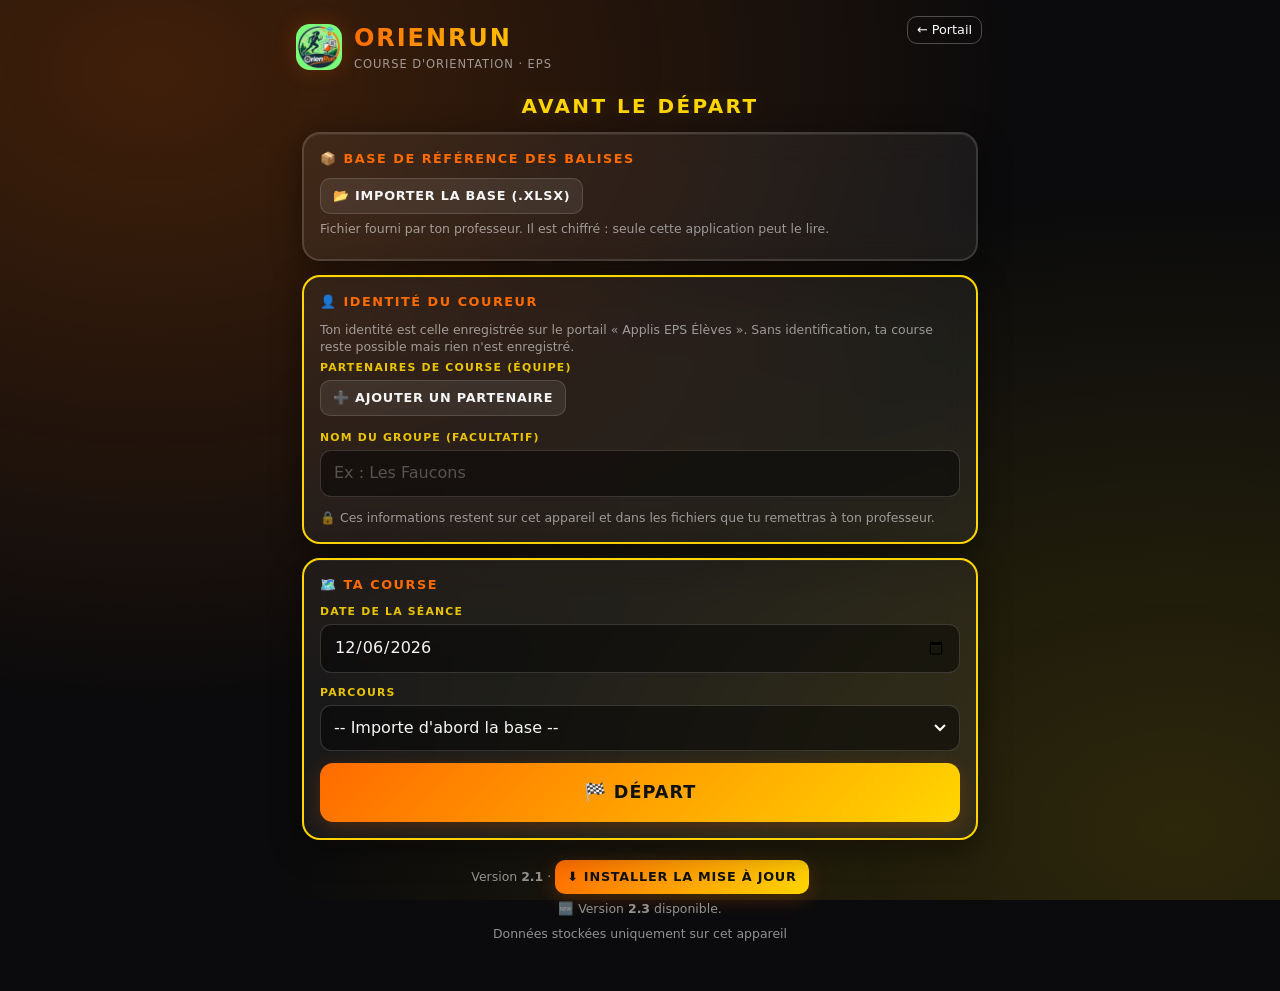
==== commit c50c3842: "Add files via upload" ====
--- a/index.html
+++ b/index.html
@@ -4,7 +4,7 @@
 <meta charset="utf-8">
 <meta name="viewport" content="width=device-width,initial-scale=1,viewport-fit=cover">
 <title>OrienRun – Course d'orientation</title>
-<meta name="theme-color" content="#0b0b0d">
+<meta name="theme-color" content="#06140f">
 <link rel="manifest" href="manifest.webmanifest">
 <link rel="icon" href="icons/icon-192.png">
 <link rel="apple-touch-icon" href="icons/icon-192.png">
@@ -14,7 +14,7 @@
 </head>
 <body>
 <div class="wrap">
-  <div class="top" style="position:relative"><a href="https://vinztoc.github.io/Applis_EPS_Eleves/" style="position:absolute;right:6px;top:2px;color:#fff;font-size:.8rem;text-decoration:none;border:1px solid #fff4;border-radius:10px;padding:4px 9px">← Portail</a><div class="logo">🧭</div><div><div class="brand">OrienRun</div><div class="sub">Course d'orientation · EPS</div></div></div>
+  <div class="top" style="position:relative"><a href="https://vinztoc.github.io/Applis_EPS_Eleves/" style="position:absolute;right:6px;top:2px;color:#fff;font-size:.8rem;text-decoration:none;border:1px solid #fff4;border-radius:10px;padding:4px 9px">← Portail</a><img class="logo" src="icons/icon-192.png" alt="Logo OrienRun"><div><div class="brand">OrienRun</div><div class="sub">Course d'orientation · EPS</div></div></div>
 
   <!-- ===================== ACCUEIL ===================== -->
   <section id="s-home">
@@ -32,8 +32,8 @@
     </div>
 
     <div class="card">
-      <h3>👤 Qui es-tu ?</h3>
-      <div id="eleveCard" class="note" style="font-size:.95rem"></div>
+      <h3>👤 Identité du coureur</h3>
+      <div id="eleveCard" class="eleveCard"></div>
       <div class="note" style="margin-top:6px">Ton identité est celle enregistrée sur le portail « Applis EPS Élèves ». Sans identification, ta course reste possible mais rien n'est enregistré.</div>
 
       <div class="lbl" style="margin-top:4px">Partenaires de course (équipe)</div>
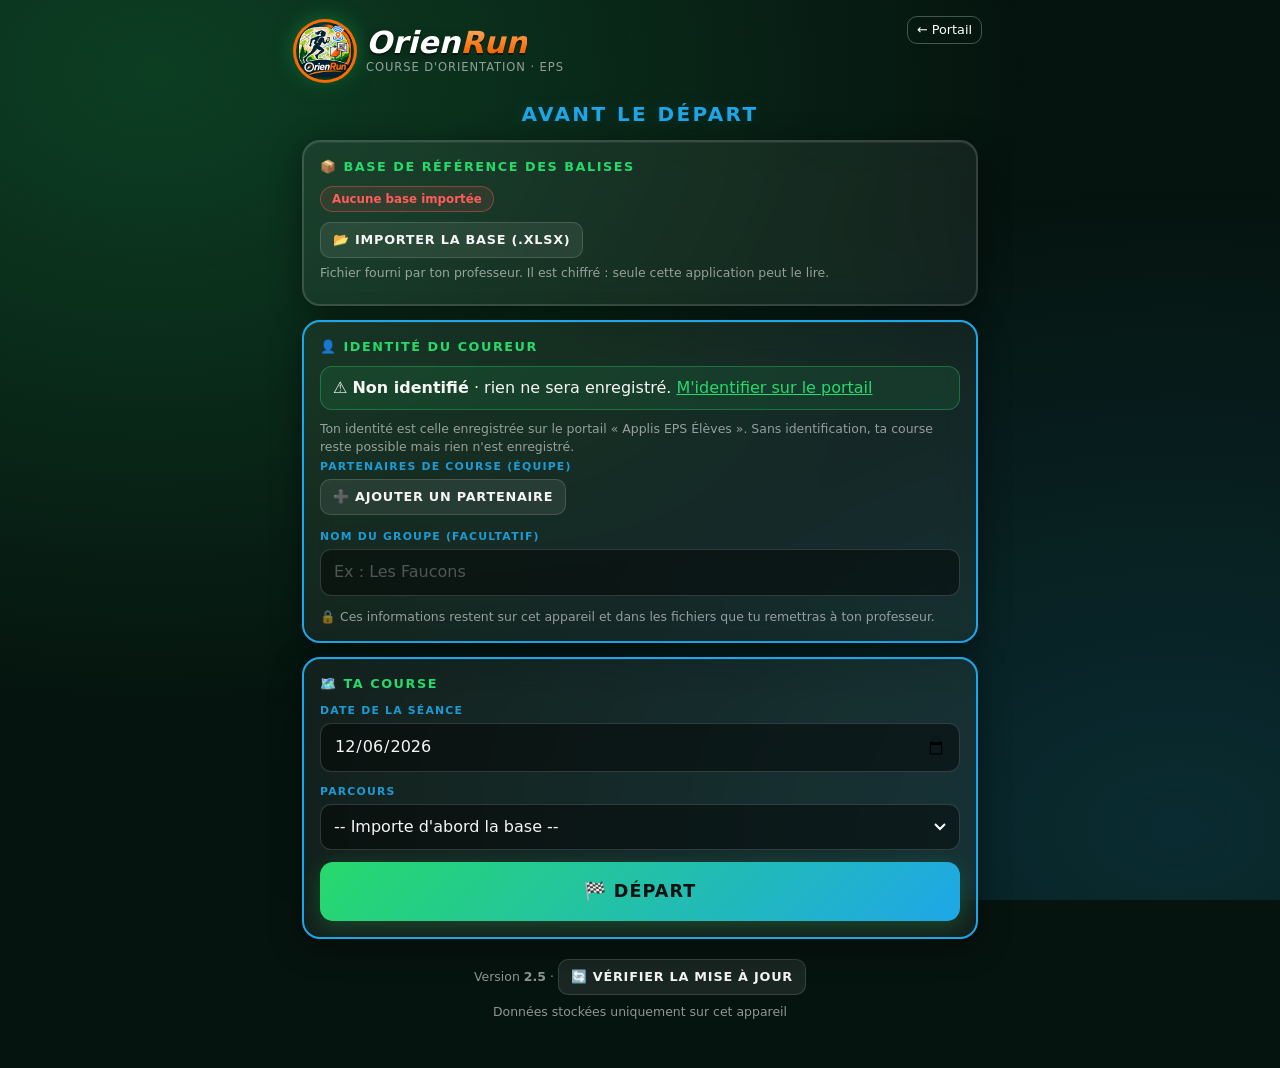
==== commit db738dd9: "En-tête modernisé : titre en casse mixte aux couleurs du logo, logo mis en valeur Co-Authored-By: Cl" ====
--- a/index.html
+++ b/index.html
@@ -11,10 +11,19 @@
 <link rel="stylesheet" href="lib/leaflet/leaflet.css">
 <link rel="stylesheet" href="css/base.css">
 <link rel="stylesheet" href="css/app.css">
+
+<style id="titre-moderne">/* Titre en casse mixte + logo mis en valeur, aux couleurs du logo */
+.top .brand{font-family:system-ui,-apple-system,"Segoe UI",Roboto,sans-serif!important;font-style:italic!important;font-weight:900!important;text-transform:none!important;letter-spacing:.005em!important;line-height:1.08;font-size:1.9rem!important;background:none!important;-webkit-text-stroke:0!important;color:#fff!important;-webkit-text-fill-color:#fff!important;text-shadow:0 2px 0 #041a10,0 4px 12px rgba(0,0,0,.45)!important}
+.top .brand .tm{background:linear-gradient(180deg,#ffb36b,#fb6b05 72%)!important;-webkit-background-clip:text!important;background-clip:text!important;color:#fb6b05!important;-webkit-text-fill-color:transparent!important;text-shadow:none!important;filter:drop-shadow(0 2px 0 #041a10)}
+.top .brand small,.top .brand em{font-style:normal!important;text-shadow:none!important;-webkit-text-fill-color:currentColor!important}
+.top img.logo{border-radius:50%!important;box-shadow:0 0 0 3px #fb6b05,0 0 22px rgba(39,217,107,.5),0 6px 16px rgba(0,0,0,.4)!important;transition:transform .3s}
+.top img.logo:hover{transform:rotate(-5deg) scale(1.05)}
+@media(max-width:520px){.top .brand{font-size:calc(1.9rem * .8)!important}}
+</style>
 </head>
 <body>
 <div class="wrap">
-  <div class="top" style="position:relative"><a href="https://vinztoc.github.io/Applis_EPS_Eleves/" style="position:absolute;right:6px;top:2px;color:#fff;font-size:.8rem;text-decoration:none;border:1px solid #fff4;border-radius:10px;padding:4px 9px">← Portail</a><img class="logo" src="icons/icon-192.png" alt="Logo OrienRun"><div><div class="brand">OrienRun</div><div class="sub">Course d'orientation · EPS</div></div></div>
+  <div class="top" style="position:relative"><a href="https://vinztoc.github.io/Applis_EPS_Eleves/" style="position:absolute;right:6px;top:2px;color:#fff;font-size:.8rem;text-decoration:none;border:1px solid #fff4;border-radius:10px;padding:4px 9px">← Portail</a><img class="logo" src="icons/icon-192.png" alt="Logo OrienRun"><div><div class="brand">Orien<span class="tm">Run</span></div><div class="sub">Course d'orientation · EPS</div></div></div>
 
   <!-- ===================== ACCUEIL ===================== -->
   <section id="s-home">
--- a/css/base.css
+++ b/css/base.css
@@ -1,6 +1,6 @@
 /* base.css – composants communs OrienRun (glassmorphism). Les couleurs viennent du thème de chaque appli. */
-:root{--bg:#0b0b0d;--tx:#f5f5f5;--mut:rgba(255,255,255,.55);--ok:#22e58b;--ko:#ff5d5d;--wa:#ffb020;
-  --glass:rgba(255,255,255,.06);--bd:rgba(255,255,255,.14);--c1:#FF6B00;--c2:#FFD600;--g1:rgba(255,107,0,.22);--g2:rgba(255,214,0,.14)}
+:root{--bg:#06140f;--tx:#f5f5f5;--mut:rgba(255,255,255,.55);--ok:#22e58b;--ko:#ff5d5d;--wa:#ffb020;
+  --glass:rgba(255,255,255,.06);--bd:rgba(255,255,255,.14);--c1:#27d96b;--c2:#1ea7e8;--ac:#F06000;--g1:rgba(39,217,107,.22);--g2:rgba(30,167,232,.16)}
 *{box-sizing:border-box;margin:0;padding:0;-webkit-tap-highlight-color:transparent}
 html{-webkit-text-size-adjust:100%}
 body{font-family:system-ui,-apple-system,'Segoe UI',Roboto,sans-serif;background:var(--bg);color:var(--tx);min-height:100vh;min-height:100dvh;line-height:1.4}
@@ -9,8 +9,7 @@
 [hidden]{display:none!important}
 .wrap{max-width:720px;margin:0 auto;padding:14px 12px 48px}
 .top{display:flex;align-items:center;gap:12px;padding:8px 4px 14px}
-.logo{width:46px;height:46px;border-radius:14px;flex-shrink:0;display:flex;align-items:center;justify-content:center;font-size:24px;
-  background:linear-gradient(135deg,var(--c1),var(--c2));box-shadow:0 0 22px var(--g1)}
+.logo{width:58px;height:58px;border-radius:50%;flex-shrink:0;object-fit:cover;box-shadow:0 0 22px var(--g1),0 0 0 2px rgba(39,217,107,.55)}
 .brand{font-weight:900;font-size:1.5rem;letter-spacing:.08em;text-transform:uppercase;
   background:linear-gradient(90deg,var(--c1),var(--c2));-webkit-background-clip:text;background-clip:text;-webkit-text-fill-color:transparent}
 .sub{font-size:.72rem;color:var(--mut);letter-spacing:.08em;text-transform:uppercase}
--- a/css/app.css
+++ b/css/app.css
@@ -1,6 +1,6 @@
 /* Thème élève : orange / jaune sur fond noir (course d'orientation) – les composants communs sont dans base.css */
 .pbadge{display:flex;gap:8px;flex-wrap:wrap;margin-bottom:12px}
-.hero{text-align:center;padding:14px 8px;margin-bottom:12px;border-radius:14px;border:1px solid rgba(255,107,0,.3);background:linear-gradient(135deg,rgba(255,107,0,.15),rgba(255,214,0,.08))}
+.hero{text-align:center;padding:14px 8px;margin-bottom:12px;border-radius:14px;border:1px solid rgba(39,217,107,.35);background:linear-gradient(135deg,rgba(39,217,107,.16),rgba(30,167,232,.10))}
 .hero .lbl{opacity:.6}
 .hero .big{font-weight:900;font-size:3rem;line-height:1;letter-spacing:.04em;background:linear-gradient(135deg,var(--c1),var(--c2));-webkit-background-clip:text;background-clip:text;-webkit-text-fill-color:transparent}
 .hero .id{font-weight:800;font-size:1.15rem;margin-top:4px;word-break:break-word}
@@ -24,10 +24,10 @@
 #codeDisp div{width:54px;height:66px;border-radius:12px;display:flex;align-items:center;justify-content:center;font-weight:900;font-size:2.2rem;color:var(--c2);
   background:rgba(0,0,0,.5);border:2px solid rgba(255,255,255,.16)}
 #codeDisp div.on{border-color:var(--c2);box-shadow:0 0 12px var(--g2)}
-#codeDisp div.f{border-color:rgba(255,107,0,.55);background:rgba(255,107,0,.08)}
+#codeDisp div.f{border-color:rgba(39,217,107,.6);background:rgba(39,217,107,.10)}
 .keys{display:grid;grid-template-columns:repeat(3,1fr);gap:9px;margin-bottom:12px}
 .keys button{padding:15px 0;border-radius:12px;font:inherit;font-weight:900;font-size:1.5rem;color:#fff;background:rgba(255,255,255,.08);border:1.5px solid var(--bd);cursor:pointer;user-select:none}
-.keys button:active{background:rgba(255,214,0,.2);transform:scale(.95)}
+.keys button:active{background:rgba(30,167,232,.25);transform:scale(.95)}
 .keys .del{font-size:1.1rem;color:#ff9d9d}
 /* scanner */
 #scanOv{position:fixed;inset:0;z-index:3000;background:#000;display:flex;flex-direction:column}
@@ -46,3 +46,5 @@
 .st.valide{color:var(--ok)}.st.erreur_code,.st.erreur_position,.st.erreur_gps{color:var(--ko)}.st.non_pointee{color:var(--mut)}
 .partner{display:grid;grid-template-columns:1fr 1fr 70px 38px;gap:6px;margin-bottom:6px}
 @media(max-width:460px){.partner{grid-template-columns:1fr 1fr 38px}.partner .cl{display:none}}
+
+.eleveCard{padding:10px 12px;margin:0 0 10px;border-radius:12px;background:rgba(39,217,107,.10);border:1px solid rgba(39,217,107,.35);font-size:1rem}
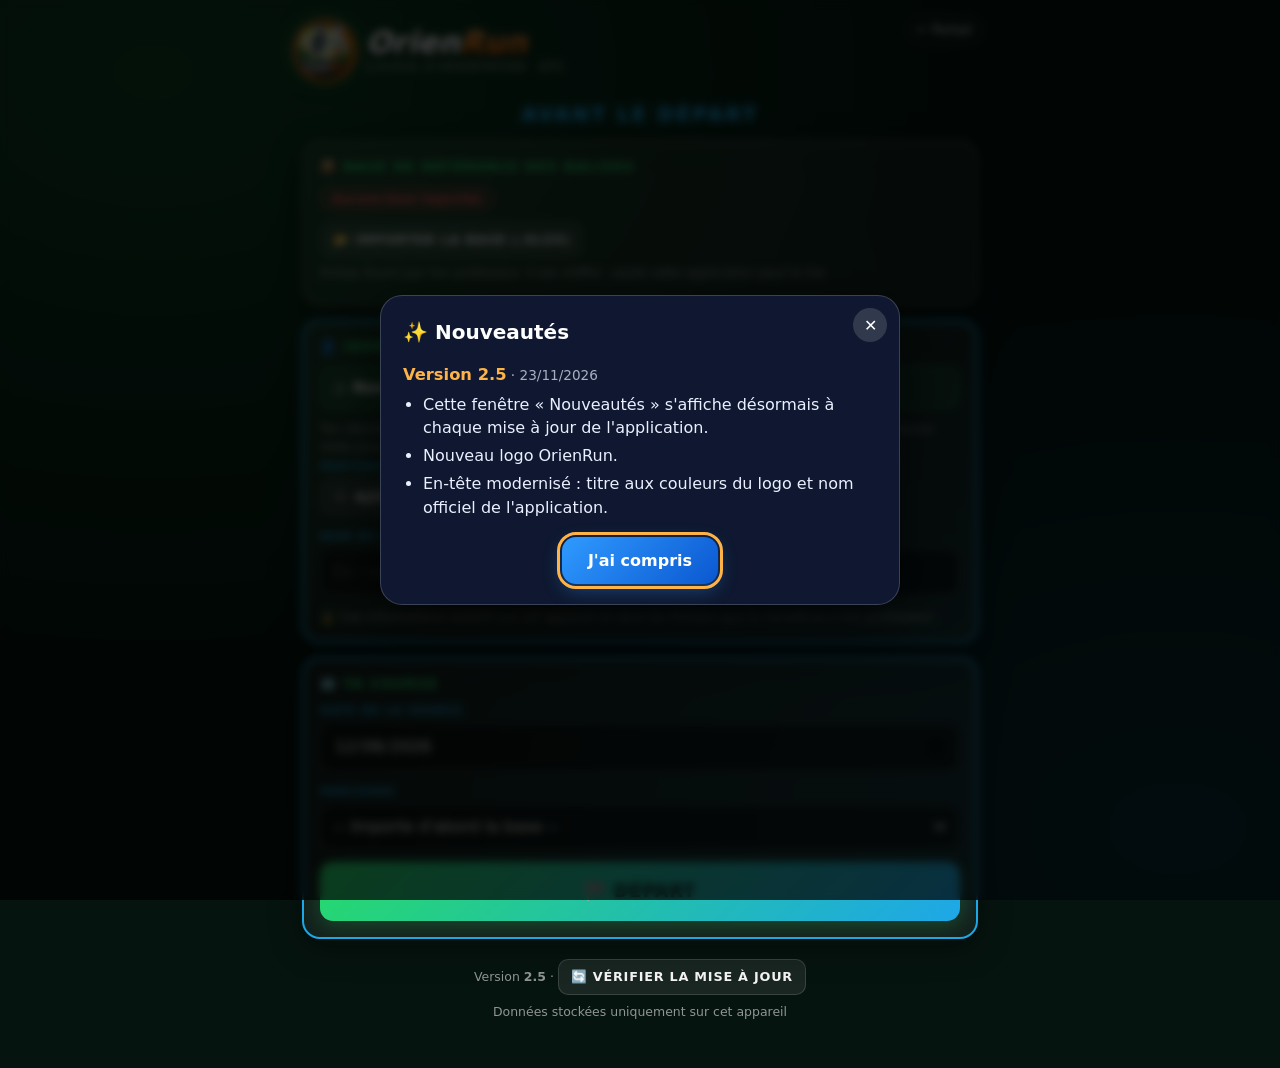
==== commit a2f0c4de: "Fenêtre « Nouveautés » affichée une fois après chaque mise à jour Co-Authored-By: Claude Sonnet 5.5 " ====
--- a/index.html
+++ b/index.html
@@ -128,5 +128,6 @@
 <script src="js/update.js"></script>
 <script src="js/scanner.js"></script>
 <script src="js/app.js"></script>
+<script src="nouveautes.js" defer></script>
 </body>
 </html>
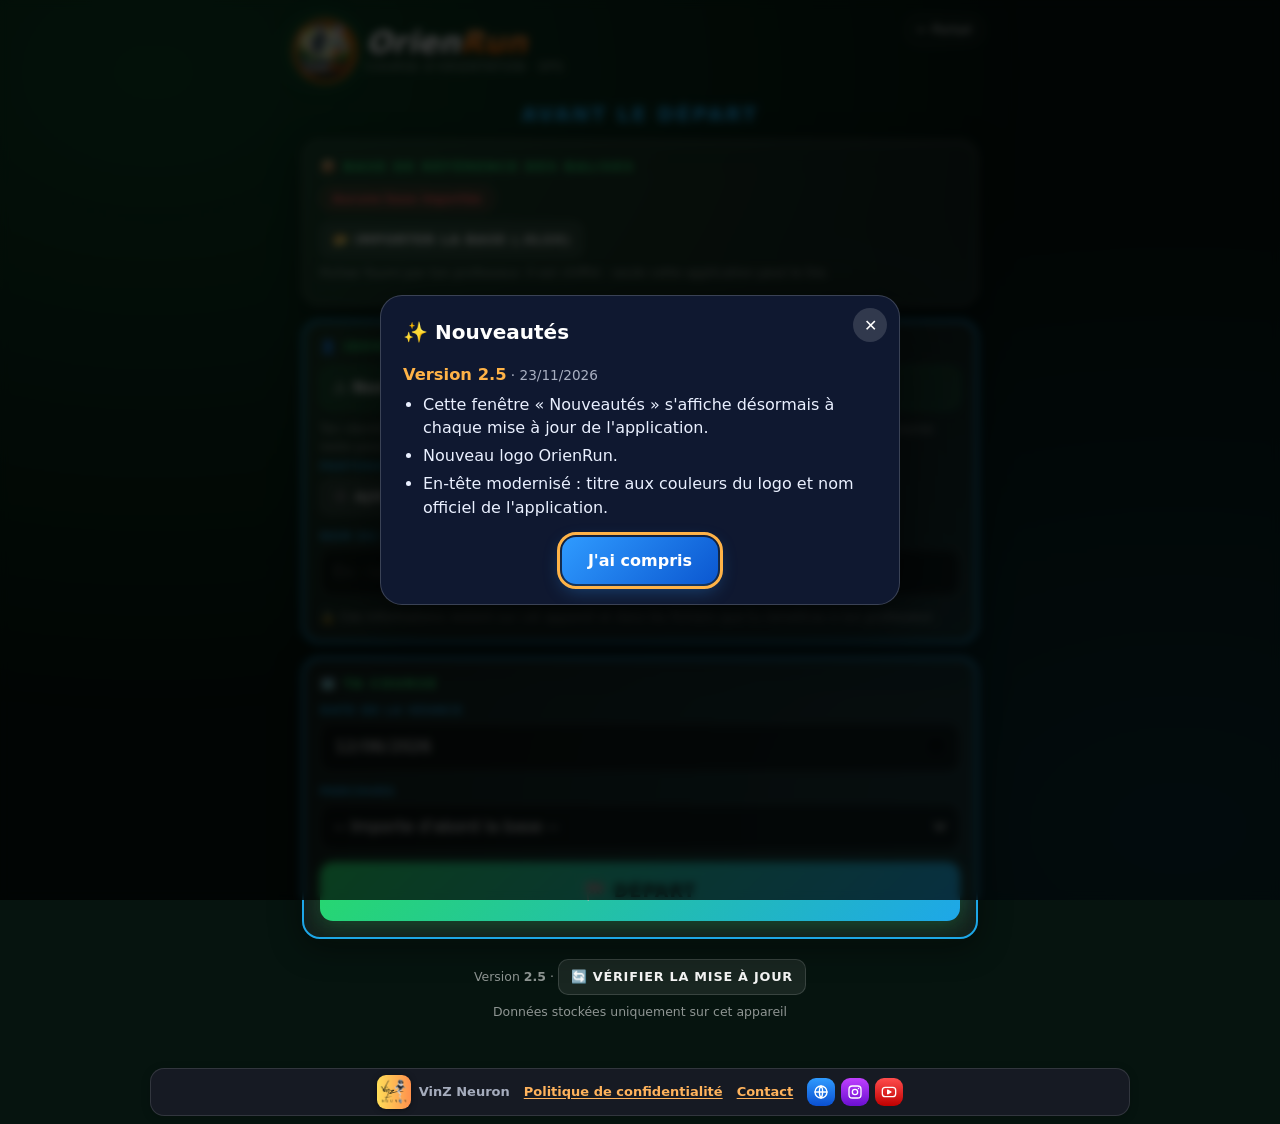
==== commit 21fd51f7: "Bandeau commun compact (footer.js) : politique de confidentialité accessible depuis l'application Co" ====
--- a/index.html
+++ b/index.html
@@ -129,5 +129,6 @@
 <script src="js/scanner.js"></script>
 <script src="js/app.js"></script>
 <script src="nouveautes.js" defer></script>
+<script src="footer.js" data-pdc="eleve" defer></script>
 </body>
 </html>
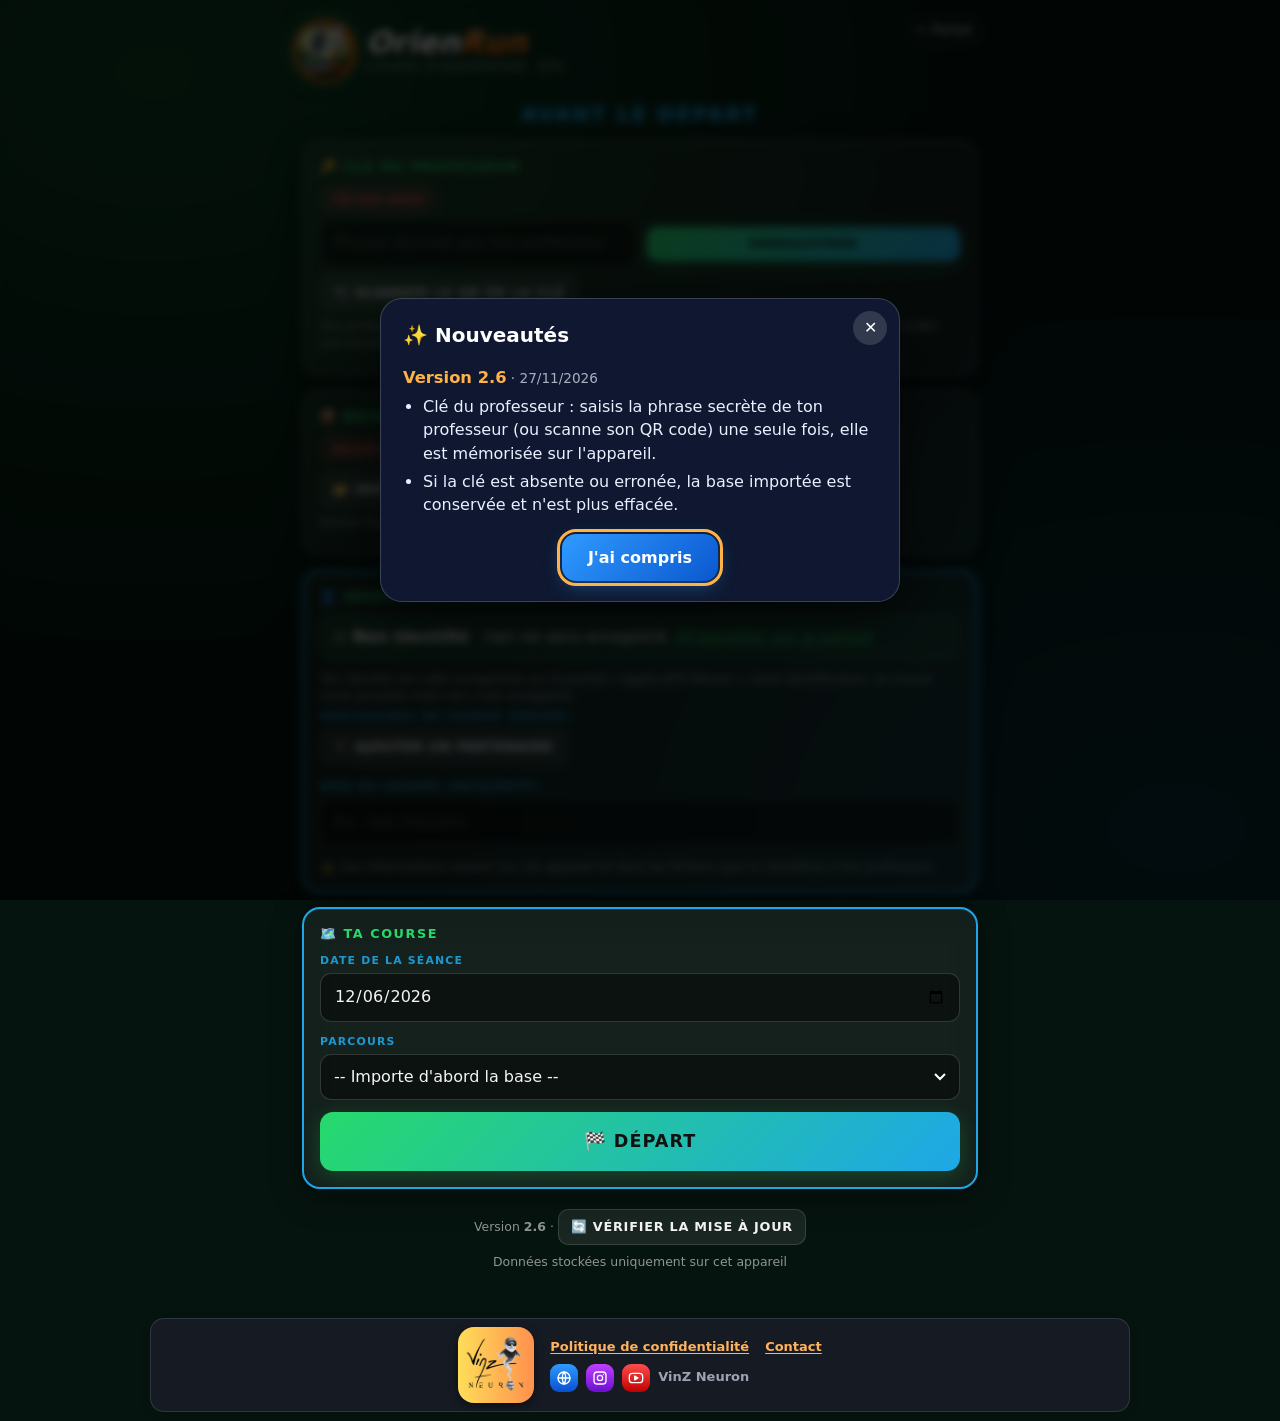
==== commit 43fe459b: "OrienRun: clé de chiffrement personnelle choisie par le professeur (saisie/QR côté élève) Co-Authore" ====
--- a/index.html
+++ b/index.html
@@ -28,6 +28,15 @@
   <!-- ===================== ACCUEIL ===================== -->
   <section id="s-home">
     <h2 class="title">Avant le départ</h2>
+
+    <div class="card flat" id="keyCard">
+      <h3>🔑 Clé du professeur</h3>
+      <div id="keyState" class="note"></div>
+      <div class="row" style="margin-top:8px"><input id="keyIn" autocomplete="off" spellcheck="false" placeholder="Phrase donnée par ton professeur"><button class="btn sm" id="keySave" type="button">Enregistrer</button></div>
+      <div class="row nogrow" style="margin-top:8px"><button class="btn sec sm" id="keyScan" type="button">📷 Scanner le QR de la clé</button></div>
+      <div class="note" style="margin-top:6px">Ton professeur choisit une phrase secrète qui chiffre les fichiers. Saisis-la (ou scanne son QR code) une seule fois : elle reste sur cet appareil.</div>
+      <div class="err" id="keyErr"></div>
+    </div>
 
     <div class="card flat" id="baseCard">
       <h3>📦 Base de référence des balises</h3>
